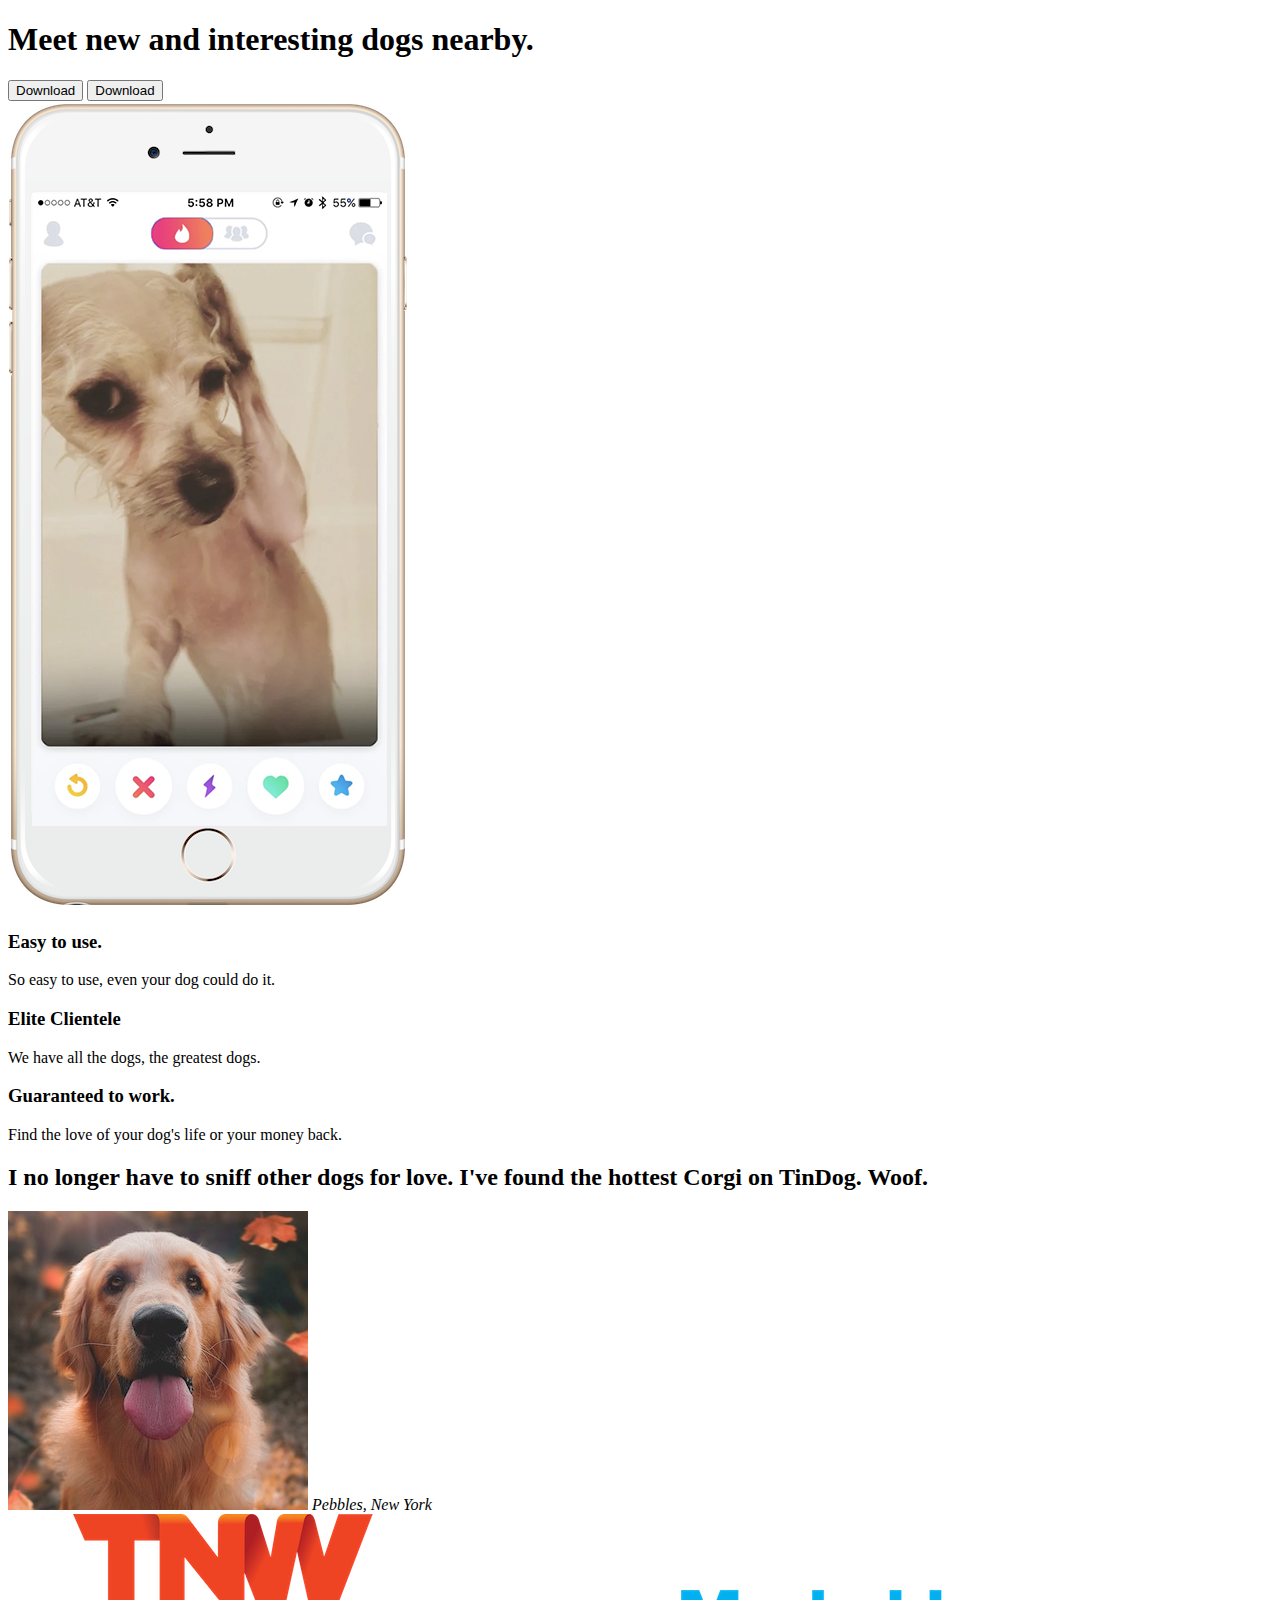
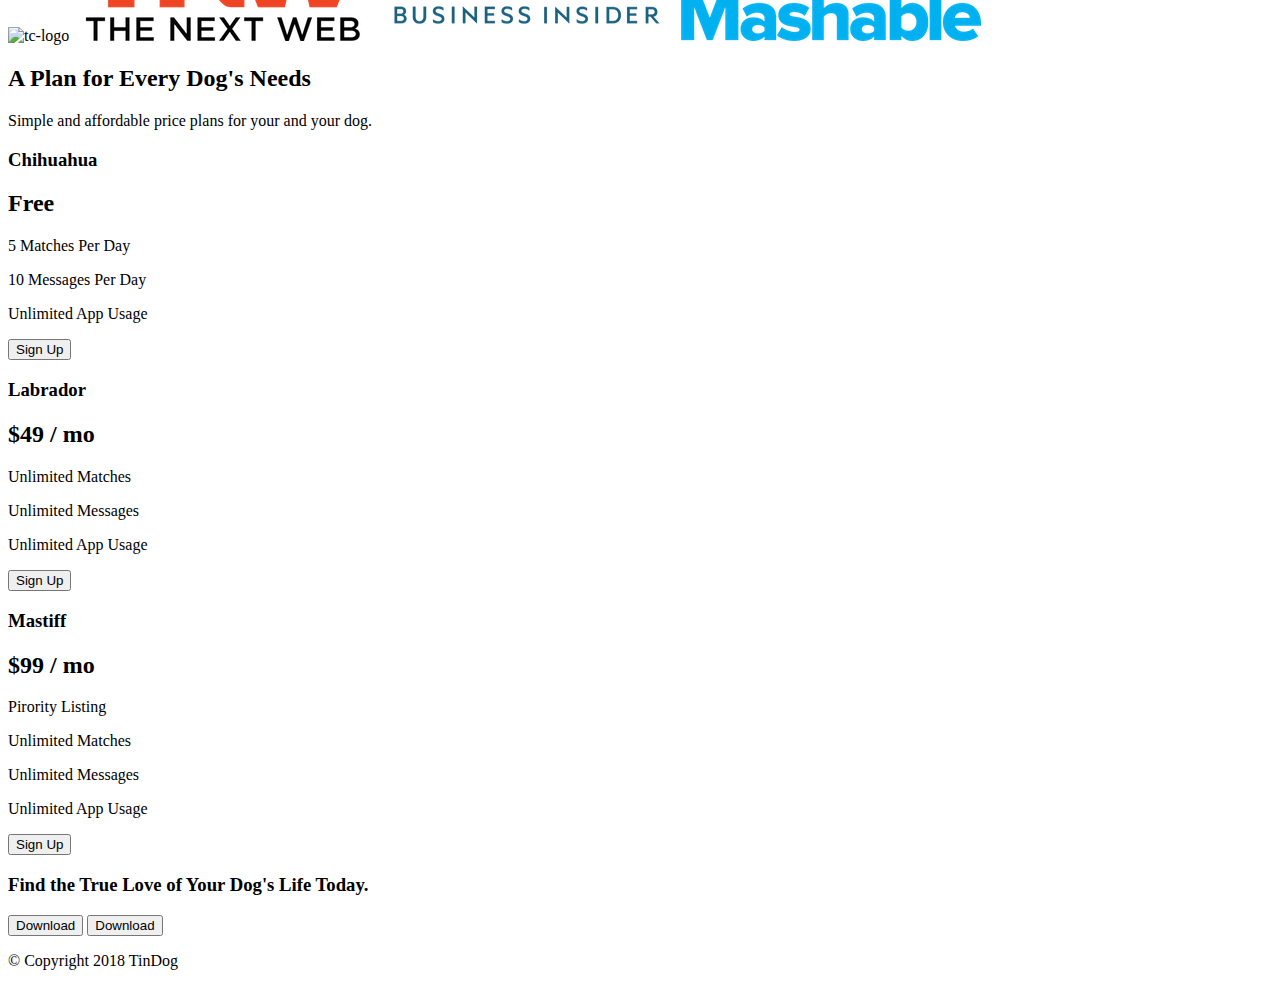
==== TinDog-bootstrap4/index.html @ 443e099f "통합" ====
<!DOCTYPE html>
<html>

<head>
  <meta charset="utf-8">
  <title>TinDog</title>
  <link rel="stylesheet" href="css/styles.css">
</head>

<body>

  <section id="title">

    <!-- Nav Bar -->




    <!-- Title -->

    <div>
      <h1>Meet new and interesting dogs nearby.</h1>
      <button type="button">Download</button>
      <button type="button">Download</button>
    </div>
    <div>
      <img src="images/iphone6.png" alt="iphone-mockup">
    </div>

  </section>


  <!-- Features -->

  <section id="features">

    <h3>Easy to use.</h3>
    <p>So easy to use, even your dog could do it.</p>

    <h3>Elite Clientele</h3>
    <p>We have all the dogs, the greatest dogs.</p>

    <h3>Guaranteed to work.</h3>
    <p>Find the love of your dog's life or your money back.</p>

  </section>


  <!-- Testimonials -->

  <section id="testimonials">

    <h2>I no longer have to sniff other dogs for love. I've found the hottest Corgi on TinDog. Woof.</h2>
    <img src="images/dog-img.jpg" alt="dog-profile">
    <em>Pebbles, New York</em>

    <!-- <h2 class="testimonial-text">My dog used to be so lonely, but with TinDog's help, they've found the love of their life. I think.</h2>
    <img class="testimonial-image" src="images/lady-img.jpg" alt="lady-profile">
    <em>Beverly, Illinois</em> -->

  </section>


  <!-- Press -->

  <section id="press">
    <img src="images/techcrunch.png" alt="tc-logo">
    <img src="images/tnw.png" alt="tnw-logo">
    <img src="images/bizinsider.png" alt="biz-insider-logo">
    <img src="images/mashable.png" alt="mashable-logo">

  </section>


  <!-- Pricing -->

  <section id="pricing">

    <h2>A Plan for Every Dog's Needs</h2>
    <p>Simple and affordable price plans for your and your dog.</p>


    <h3>Chihuahua</h3>
    <h2>Free</h2>
    <p>5 Matches Per Day</p>
    <p>10 Messages Per Day</p>
    <p>Unlimited App Usage</p>
    <button type="button">Sign Up</button>


    <h3>Labrador</h3>
    <h2>$49 / mo</h2>
    <p>Unlimited Matches</p>
    <p>Unlimited Messages</p>
    <p>Unlimited App Usage</p>
    <button type="button">Sign Up</button>


    <h3>Mastiff</h3>
    <h2>$99 / mo</h2>
    <p>Pirority Listing</p>
    <p>Unlimited Matches</p>
    <p>Unlimited Messages</p>
    <p>Unlimited App Usage</p>
    <button type="button">Sign Up</button>

  </section>


  <!-- Call to Action -->

  <section id="cta">

    <h3>Find the True Love of Your Dog's Life Today.</h3>
    <button type="button">Download</button>
    <button type="button">Download</button>

  </section>


  <!-- Footer -->

  <footer id="footer">

    <p>© Copyright 2018 TinDog</p>

  </footer>


</body>

</html>
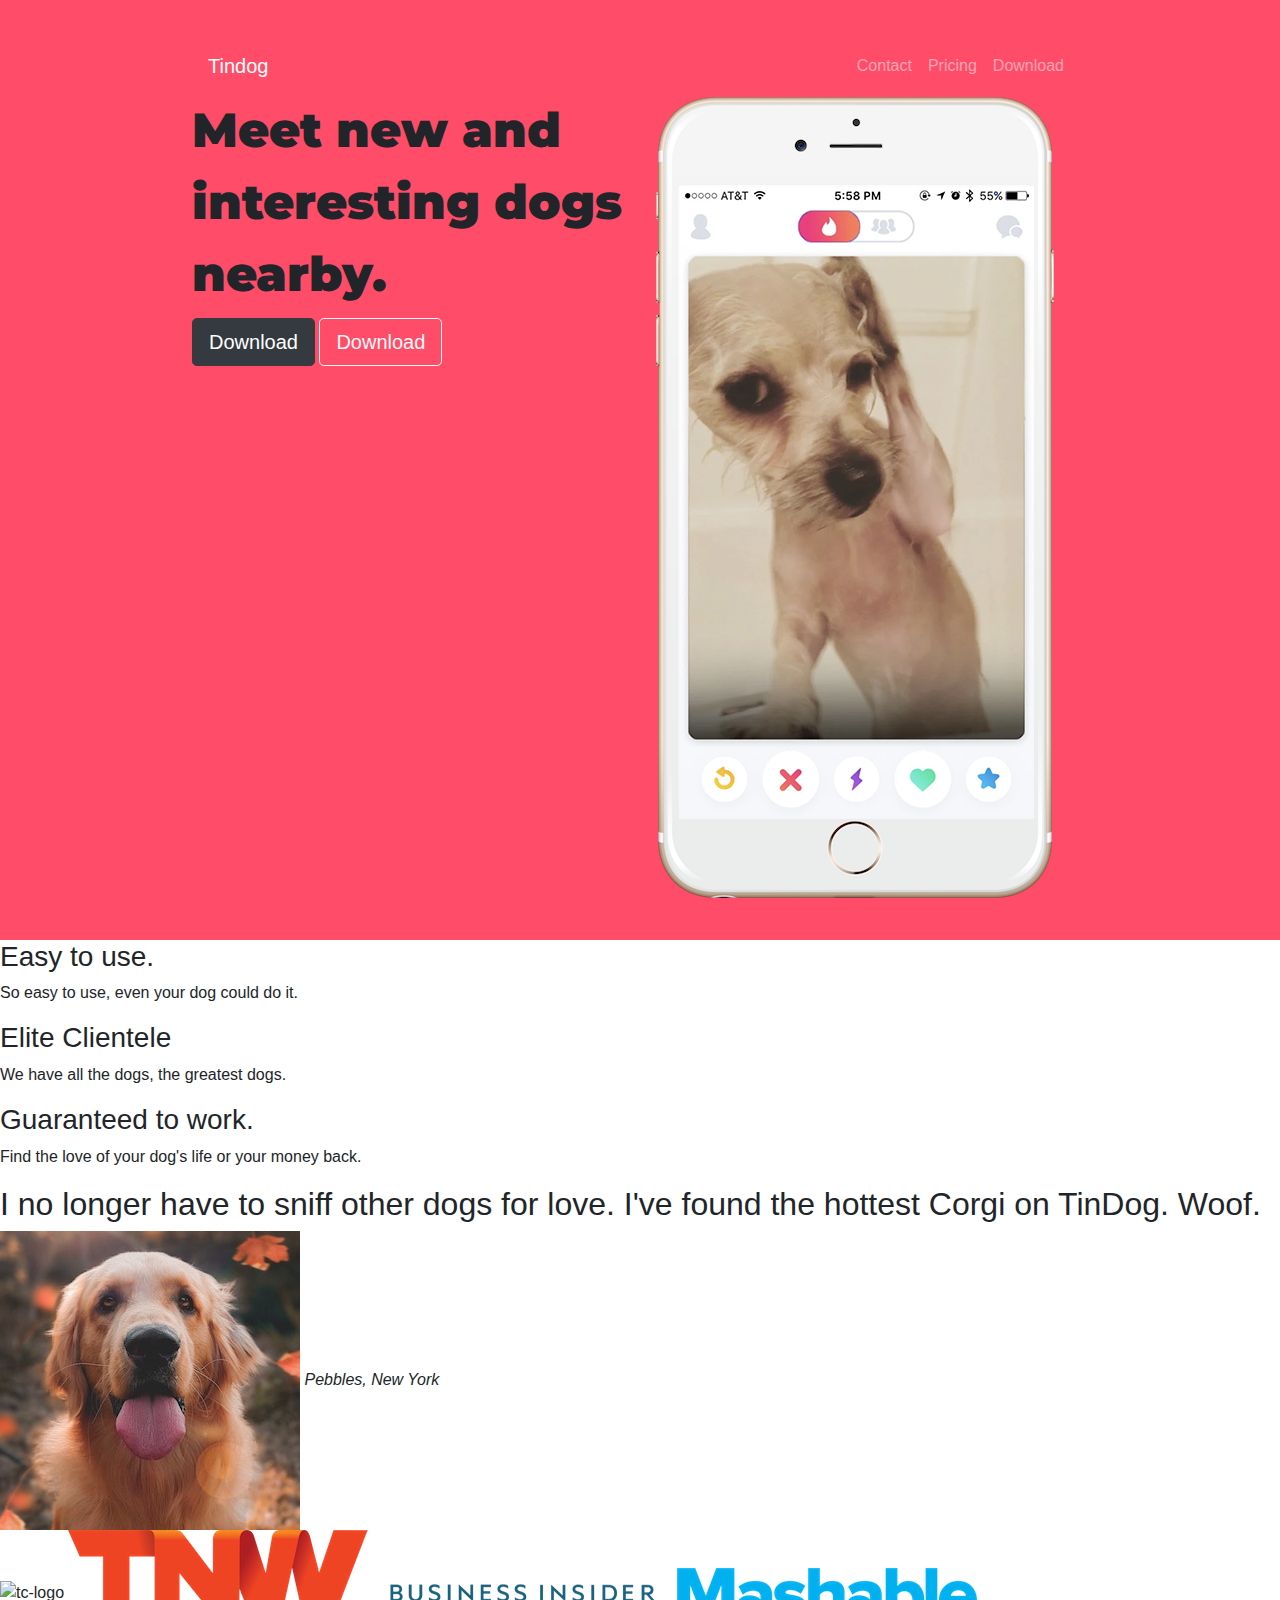
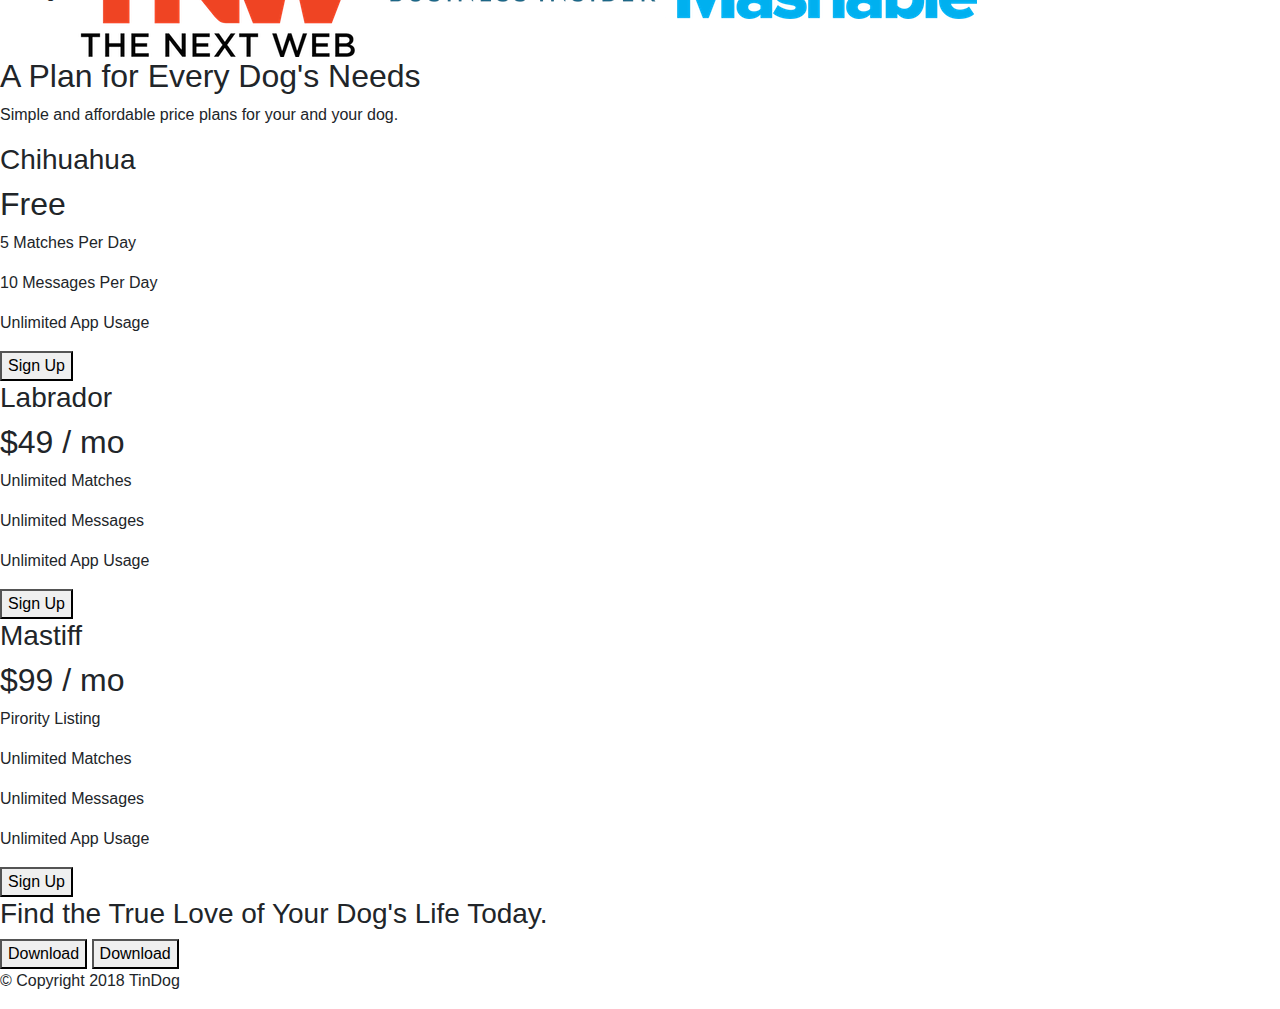
==== commit 3ce5da68: "title section" ====
--- a/TinDog-bootstrap4/index.html
+++ b/TinDog-bootstrap4/index.html
@@ -1,132 +1,172 @@
 <!DOCTYPE html>
 <html>
+  <head>
+    <meta charset="utf-8" />
+    <title>TinDog</title>
 
-<head>
-  <meta charset="utf-8">
-  <title>TinDog</title>
-  <link rel="stylesheet" href="css/styles.css">
-</head>
+    <!-- Google Fonts -->
+    <link
+      href="https://fonts.googleapis.com/css2?family=Montserrat:wght@400;900&family=Ubuntu&display=swap"
+      rel="stylesheet"
+    />
 
-<body>
+    <!-- BootStrap4 -->
+    <link
+      rel="stylesheet"
+      href="https://stackpath.bootstrapcdn.com/bootstrap/4.5.2/css/bootstrap.min.css"
+      integrity="sha384-JcKb8q3iqJ61gNV9KGb8thSsNjpSL0n8PARn9HuZOnIxN0hoP+VmmDGMN5t9UJ0Z"
+      crossorigin="anonymous"
+    />
 
-  <section id="title">
+    <!-- css style -->
+    <link rel="stylesheet" href="css/styles.css" />
 
-    <!-- Nav Bar -->
+    <!-- font Awesome -->
+    <script
+      defer
+      src="https://use.fontawesome.com/releases/v5.0.7/js/all.js"
+    ></script>
+  </head>
 
+  <body>
+    <section id="title">
+      <div class="container-fluid">
+        <!-- Nav Bar -->
+        <nav class="navbar navbar-expand-lg navbar-dark">
+          <a class="navbar-brand" href="">Tindog</a>
+          <button
+            class="navbar-toggler"
+            type="button"
+            data-toggle="collapse"
+            data-target="#navbarTogglerDemo02"
+            aria-controls="navbarTogglerDemo02"
+            aria-expanded="false"
+            aria-label="Toggle navigation"
+          >
+            <span class="navbar-toggler-icon"></span>
+          </button>
+          <div class="collapse navbar-collapse" id="navbarTogglerDemo02">
+            <ul class="navbar-nav ml-auto">
+              <li class="nav-item"><a class="nav-link" href="">Contact</a></li>
+              <li class="nav-item"><a class="nav-link" href="">Pricing</a></li>
+              <li class="nav-item"><a class="nav-link" href="">Download</a></li>
+            </ul>
+          </div>
+        </nav>
 
+        <!-- Title -->
+        <div class="row">
+          <div class="col-lg-6">
+            <h1>Meet new and interesting dogs nearby.</h1>
+            <button type="button" class="btn btn-dark btn-lg">
+              <i class="fab fa-apple"></i> Download
+            </button>
+            <button type="button" class="btn btn-outline-light btn-lg">
+              <i class="fab fa-google-play"></i> Download
+            </button>
+          </div>
+          <div class="col-lg-6">
+            <img src="images/iphone6.png" alt="iphone-mockup" />
+          </div>
+        </div>
+      </div>
+    </section>
 
+    <!-- Features -->
 
-    <!-- Title -->
+    <section id="features">
+      <h3>Easy to use.</h3>
+      <p>So easy to use, even your dog could do it.</p>
 
-    <div>
-      <h1>Meet new and interesting dogs nearby.</h1>
+      <h3>Elite Clientele</h3>
+      <p>We have all the dogs, the greatest dogs.</p>
+
+      <h3>Guaranteed to work.</h3>
+      <p>Find the love of your dog's life or your money back.</p>
+    </section>
+
+    <!-- Testimonials -->
+
+    <section id="testimonials">
+      <h2>
+        I no longer have to sniff other dogs for love. I've found the hottest
+        Corgi on TinDog. Woof.
+      </h2>
+      <img src="images/dog-img.jpg" alt="dog-profile" />
+      <em>Pebbles, New York</em>
+
+      <!-- <h2 class="testimonial-text">My dog used to be so lonely, but with TinDog's help, they've found the love of their life. I think.</h2>
+    <img class="testimonial-image" src="images/lady-img.jpg" alt="lady-profile">
+    <em>Beverly, Illinois</em> -->
+    </section>
+
+    <!-- Press -->
+
+    <section id="press">
+      <img src="images/techcrunch.png" alt="tc-logo" />
+      <img src="images/tnw.png" alt="tnw-logo" />
+      <img src="images/bizinsider.png" alt="biz-insider-logo" />
+      <img src="images/mashable.png" alt="mashable-logo" />
+    </section>
+
+    <!-- Pricing -->
+
+    <section id="pricing">
+      <h2>A Plan for Every Dog's Needs</h2>
+      <p>Simple and affordable price plans for your and your dog.</p>
+
+      <h3>Chihuahua</h3>
+      <h2>Free</h2>
+      <p>5 Matches Per Day</p>
+      <p>10 Messages Per Day</p>
+      <p>Unlimited App Usage</p>
+      <button type="button">Sign Up</button>
+
+      <h3>Labrador</h3>
+      <h2>$49 / mo</h2>
+      <p>Unlimited Matches</p>
+      <p>Unlimited Messages</p>
+      <p>Unlimited App Usage</p>
+      <button type="button">Sign Up</button>
+
+      <h3>Mastiff</h3>
+      <h2>$99 / mo</h2>
+      <p>Pirority Listing</p>
+      <p>Unlimited Matches</p>
+      <p>Unlimited Messages</p>
+      <p>Unlimited App Usage</p>
+      <button type="button">Sign Up</button>
+    </section>
+
+    <!-- Call to Action -->
+
+    <section id="cta">
+      <h3>Find the True Love of Your Dog's Life Today.</h3>
       <button type="button">Download</button>
       <button type="button">Download</button>
-    </div>
-    <div>
-      <img src="images/iphone6.png" alt="iphone-mockup">
-    </div>
+    </section>
 
-  </section>
+    <!-- Footer -->
 
+    <footer id="footer">
+      <p>© Copyright 2018 TinDog</p>
+    </footer>
 
-  <!-- Features -->
-
-  <section id="features">
-
-    <h3>Easy to use.</h3>
-    <p>So easy to use, even your dog could do it.</p>
-
-    <h3>Elite Clientele</h3>
-    <p>We have all the dogs, the greatest dogs.</p>
-
-    <h3>Guaranteed to work.</h3>
-    <p>Find the love of your dog's life or your money back.</p>
-
-  </section>
-
-
-  <!-- Testimonials -->
-
-  <section id="testimonials">
-
-    <h2>I no longer have to sniff other dogs for love. I've found the hottest Corgi on TinDog. Woof.</h2>
-    <img src="images/dog-img.jpg" alt="dog-profile">
-    <em>Pebbles, New York</em>
-
-    <!-- <h2 class="testimonial-text">My dog used to be so lonely, but with TinDog's help, they've found the love of their life. I think.</h2>
-    <img class="testimonial-image" src="images/lady-img.jpg" alt="lady-profile">
-    <em>Beverly, Illinois</em> -->
-
-  </section>
-
-
-  <!-- Press -->
-
-  <section id="press">
-    <img src="images/techcrunch.png" alt="tc-logo">
-    <img src="images/tnw.png" alt="tnw-logo">
-    <img src="images/bizinsider.png" alt="biz-insider-logo">
-    <img src="images/mashable.png" alt="mashable-logo">
-
-  </section>
-
-
-  <!-- Pricing -->
-
-  <section id="pricing">
-
-    <h2>A Plan for Every Dog's Needs</h2>
-    <p>Simple and affordable price plans for your and your dog.</p>
-
-
-    <h3>Chihuahua</h3>
-    <h2>Free</h2>
-    <p>5 Matches Per Day</p>
-    <p>10 Messages Per Day</p>
-    <p>Unlimited App Usage</p>
-    <button type="button">Sign Up</button>
-
-
-    <h3>Labrador</h3>
-    <h2>$49 / mo</h2>
-    <p>Unlimited Matches</p>
-    <p>Unlimited Messages</p>
-    <p>Unlimited App Usage</p>
-    <button type="button">Sign Up</button>
-
-
-    <h3>Mastiff</h3>
-    <h2>$99 / mo</h2>
-    <p>Pirority Listing</p>
-    <p>Unlimited Matches</p>
-    <p>Unlimited Messages</p>
-    <p>Unlimited App Usage</p>
-    <button type="button">Sign Up</button>
-
-  </section>
-
-
-  <!-- Call to Action -->
-
-  <section id="cta">
-
-    <h3>Find the True Love of Your Dog's Life Today.</h3>
-    <button type="button">Download</button>
-    <button type="button">Download</button>
-
-  </section>
-
-
-  <!-- Footer -->
-
-  <footer id="footer">
-
-    <p>© Copyright 2018 TinDog</p>
-
-  </footer>
-
-
-</body>
-
+    <!-- For BootStrap4 -->
+    <script
+      src="https://code.jquery.com/jquery-3.5.1.slim.min.js"
+      integrity="sha384-DfXdz2htPH0lsSSs5nCTpuj/zy4C+OGpamoFVy38MVBnE+IbbVYUew+OrCXaRkfj"
+      crossorigin="anonymous"
+    ></script>
+    <script
+      src="https://cdn.jsdelivr.net/npm/popper.js@1.16.1/dist/umd/popper.min.js"
+      integrity="sha384-9/reFTGAW83EW2RDu2S0VKaIzap3H66lZH81PoYlFhbGU+6BZp6G7niu735Sk7lN"
+      crossorigin="anonymous"
+    ></script>
+    <script
+      src="https://stackpath.bootstrapcdn.com/bootstrap/4.5.2/js/bootstrap.min.js"
+      integrity="sha384-B4gt1jrGC7Jh4AgTPSdUtOBvfO8shuf57BaghqFfPlYxofvL8/KUEfYiJOMMV+rV"
+      crossorigin="anonymous"
+    ></script>
+  </body>
 </html>
--- a/TinDog-bootstrap4/css/styles.css
+++ b/TinDog-bootstrap4/css/styles.css
@@ -0,0 +1,14 @@
+#title {
+  background-color: #ff4c68;
+}
+
+.container-fluid {
+  padding: 3% 15%;
+}
+
+h1 {
+  font-size: 3rem;
+  line-height: 1.5;
+  font-family: "Montserrat", sans-serif;
+  font-weight: 900;
+}
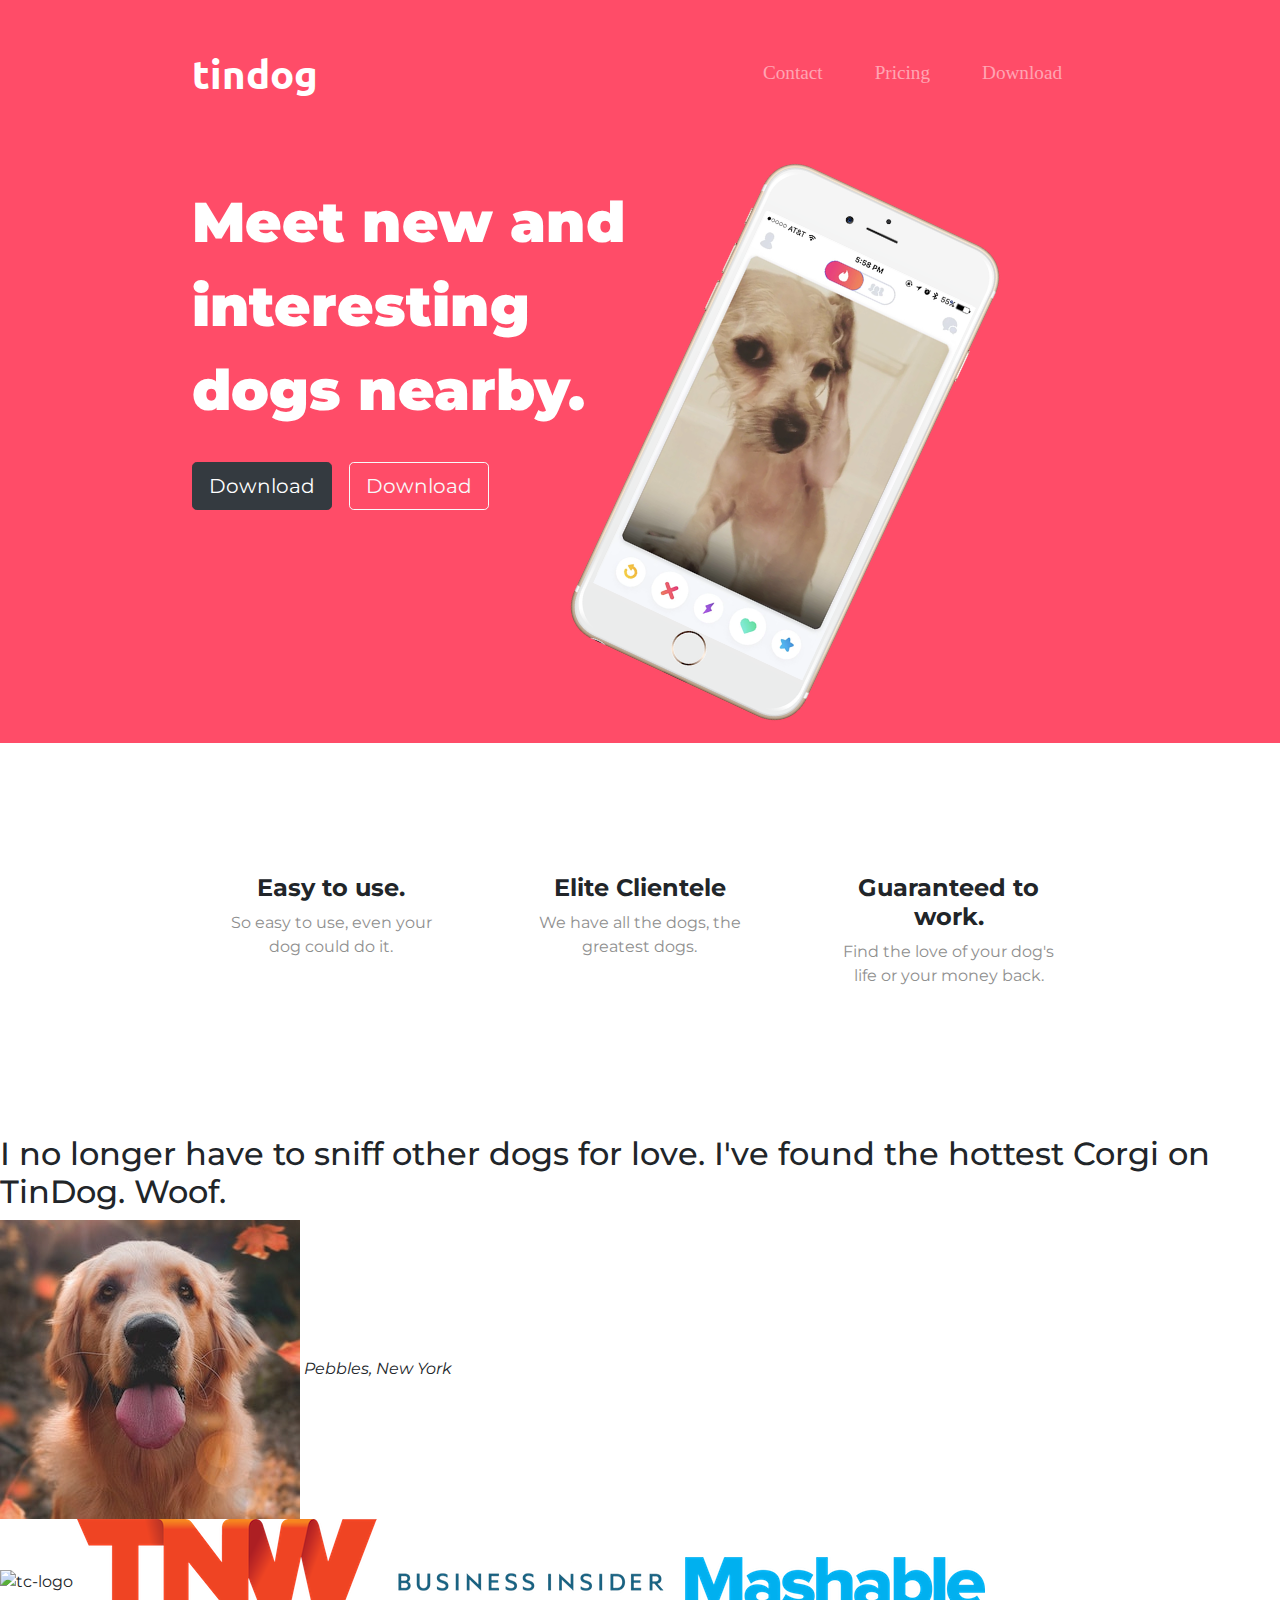
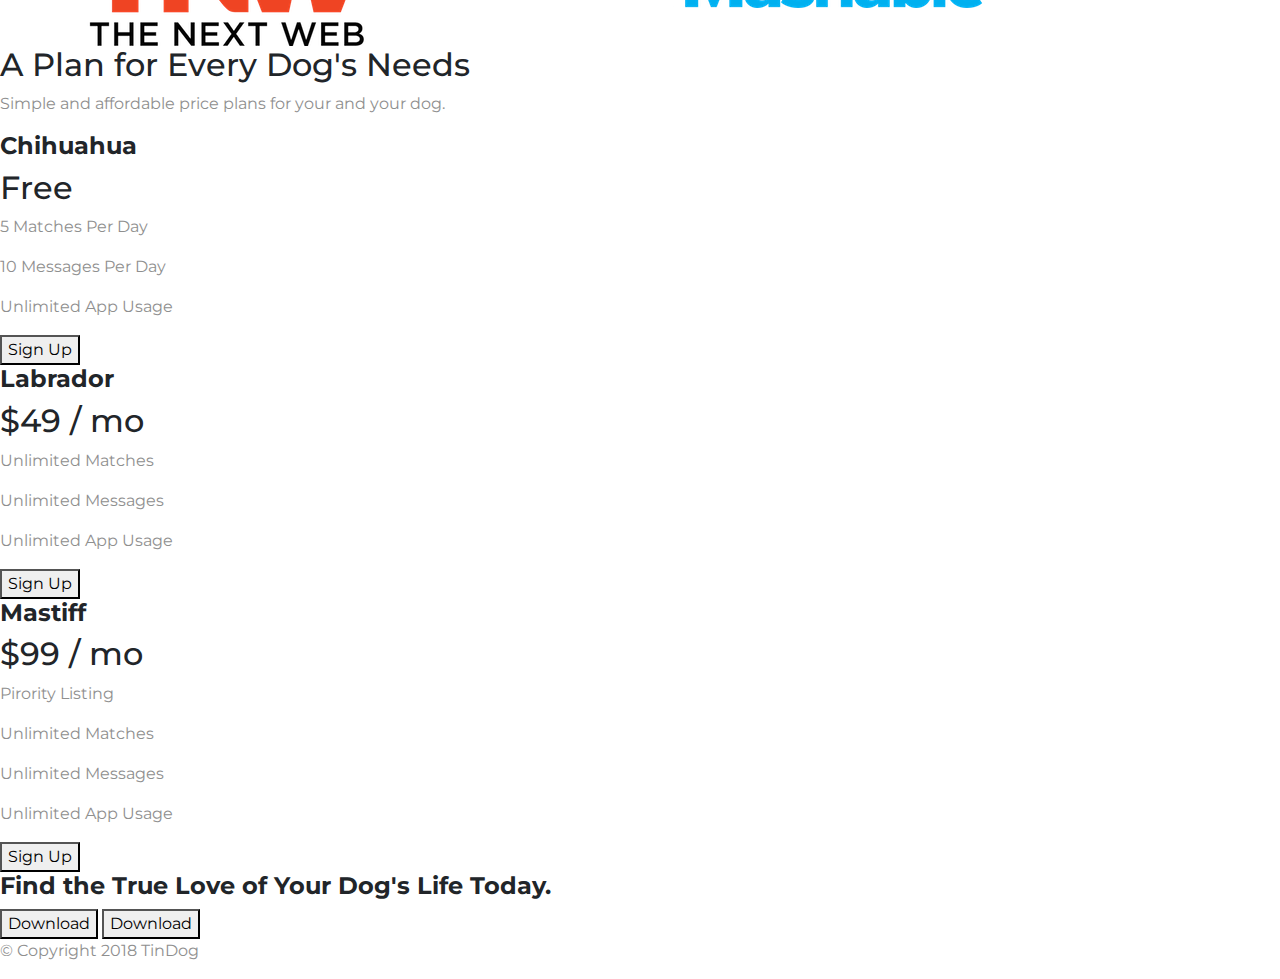
==== commit df528cbf: "finish basic bootstrap4" ====
--- a/TinDog-bootstrap4/index.html
+++ b/TinDog-bootstrap4/index.html
@@ -2,7 +2,7 @@
 <html>
   <head>
     <meta charset="utf-8" />
-    <title>TinDog</title>
+    <title>tinDog</title>
 
     <!-- Google Fonts -->
     <link
@@ -33,7 +33,7 @@
       <div class="container-fluid">
         <!-- Nav Bar -->
         <nav class="navbar navbar-expand-lg navbar-dark">
-          <a class="navbar-brand" href="">Tindog</a>
+          <a class="navbar-brand" href="">tindog</a>
           <button
             class="navbar-toggler"
             type="button"
@@ -58,15 +58,22 @@
         <div class="row">
           <div class="col-lg-6">
             <h1>Meet new and interesting dogs nearby.</h1>
-            <button type="button" class="btn btn-dark btn-lg">
+            <button type="button" class="btn btn-dark btn-lg download-button">
               <i class="fab fa-apple"></i> Download
             </button>
-            <button type="button" class="btn btn-outline-light btn-lg">
+            <button
+              type="button"
+              class="btn btn-outline-light btn-lg download-button"
+            >
               <i class="fab fa-google-play"></i> Download
             </button>
           </div>
           <div class="col-lg-6">
-            <img src="images/iphone6.png" alt="iphone-mockup" />
+            <img
+              class="title-image"
+              src="images/iphone6.png"
+              alt="iphone-mockup"
+            />
           </div>
         </div>
       </div>
@@ -75,14 +82,23 @@
     <!-- Features -->
 
     <section id="features">
-      <h3>Easy to use.</h3>
-      <p>So easy to use, even your dog could do it.</p>
-
-      <h3>Elite Clientele</h3>
-      <p>We have all the dogs, the greatest dogs.</p>
-
-      <h3>Guaranteed to work.</h3>
-      <p>Find the love of your dog's life or your money back.</p>
+      <div class="row">
+        <div class="feature-box col-lg-4">
+          <i class="fas fa-check-circle icon fa-4x"></i>
+          <h3>Easy to use.</h3>
+          <p>So easy to use, even your dog could do it.</p>
+        </div>
+        <div class="feature-box col-lg-4">
+          <i class="fas fa-bullseye icon fa-4x"></i>
+          <h3>Elite Clientele</h3>
+          <p>We have all the dogs, the greatest dogs.</p>
+        </div>
+        <div class="feature-box col-lg-4">
+          <i class="fas fa-heart icon fa-4x"></i>
+          <h3>Guaranteed to work.</h3>
+          <p>Find the love of your dog's life or your money back.</p>
+        </div>
+      </div>
     </section>
 
     <!-- Testimonials -->
--- a/TinDog-bootstrap4/css/styles.css
+++ b/TinDog-bootstrap4/css/styles.css
@@ -1,5 +1,10 @@
+body {
+  font-family: "Montserrat";
+}
+
 #title {
   background-color: #ff4c68;
+  color: #fff;
 }
 
 .container-fluid {
@@ -7,8 +12,71 @@
 }
 
 h1 {
-  font-size: 3rem;
+  font-size: 3.5rem;
   line-height: 1.5;
   font-family: "Montserrat", sans-serif;
   font-weight: 900;
 }
+
+h3 {
+  font-family: "Montserrat";
+  font-weight: bold;
+  font-size: 1.5rem;
+}
+
+p {
+  color: #8f8f8f;
+}
+
+/* navigation bar */
+
+.navbar {
+  padding: 0 0 4.5rem;
+}
+
+.navbar-brand {
+  font-family: "Ubuntu";
+  font-size: 2.5rem;
+  font-weight: bold;
+}
+
+.nav-item {
+  padding: 0 18px;
+}
+
+.nav-link {
+  font-size: 1.2rem;
+  font-family: "Montserrat-Light";
+}
+
+/* download buttons */
+.download-button {
+  margin: 5% 3% 5% 0;
+}
+
+/* title image  */
+
+.title-image {
+  width: 60%;
+  transform: rotate(25deg);
+}
+
+/* features section */
+
+#features {
+  padding: 7% 15%;
+}
+
+.feature-box {
+  text-align: center;
+  padding: 4.5%;
+}
+
+.icon {
+  color: #ef8172;
+  margin-bottom: 1rem;
+}
+
+.icon:hover {
+  color: #ff4c68;
+}
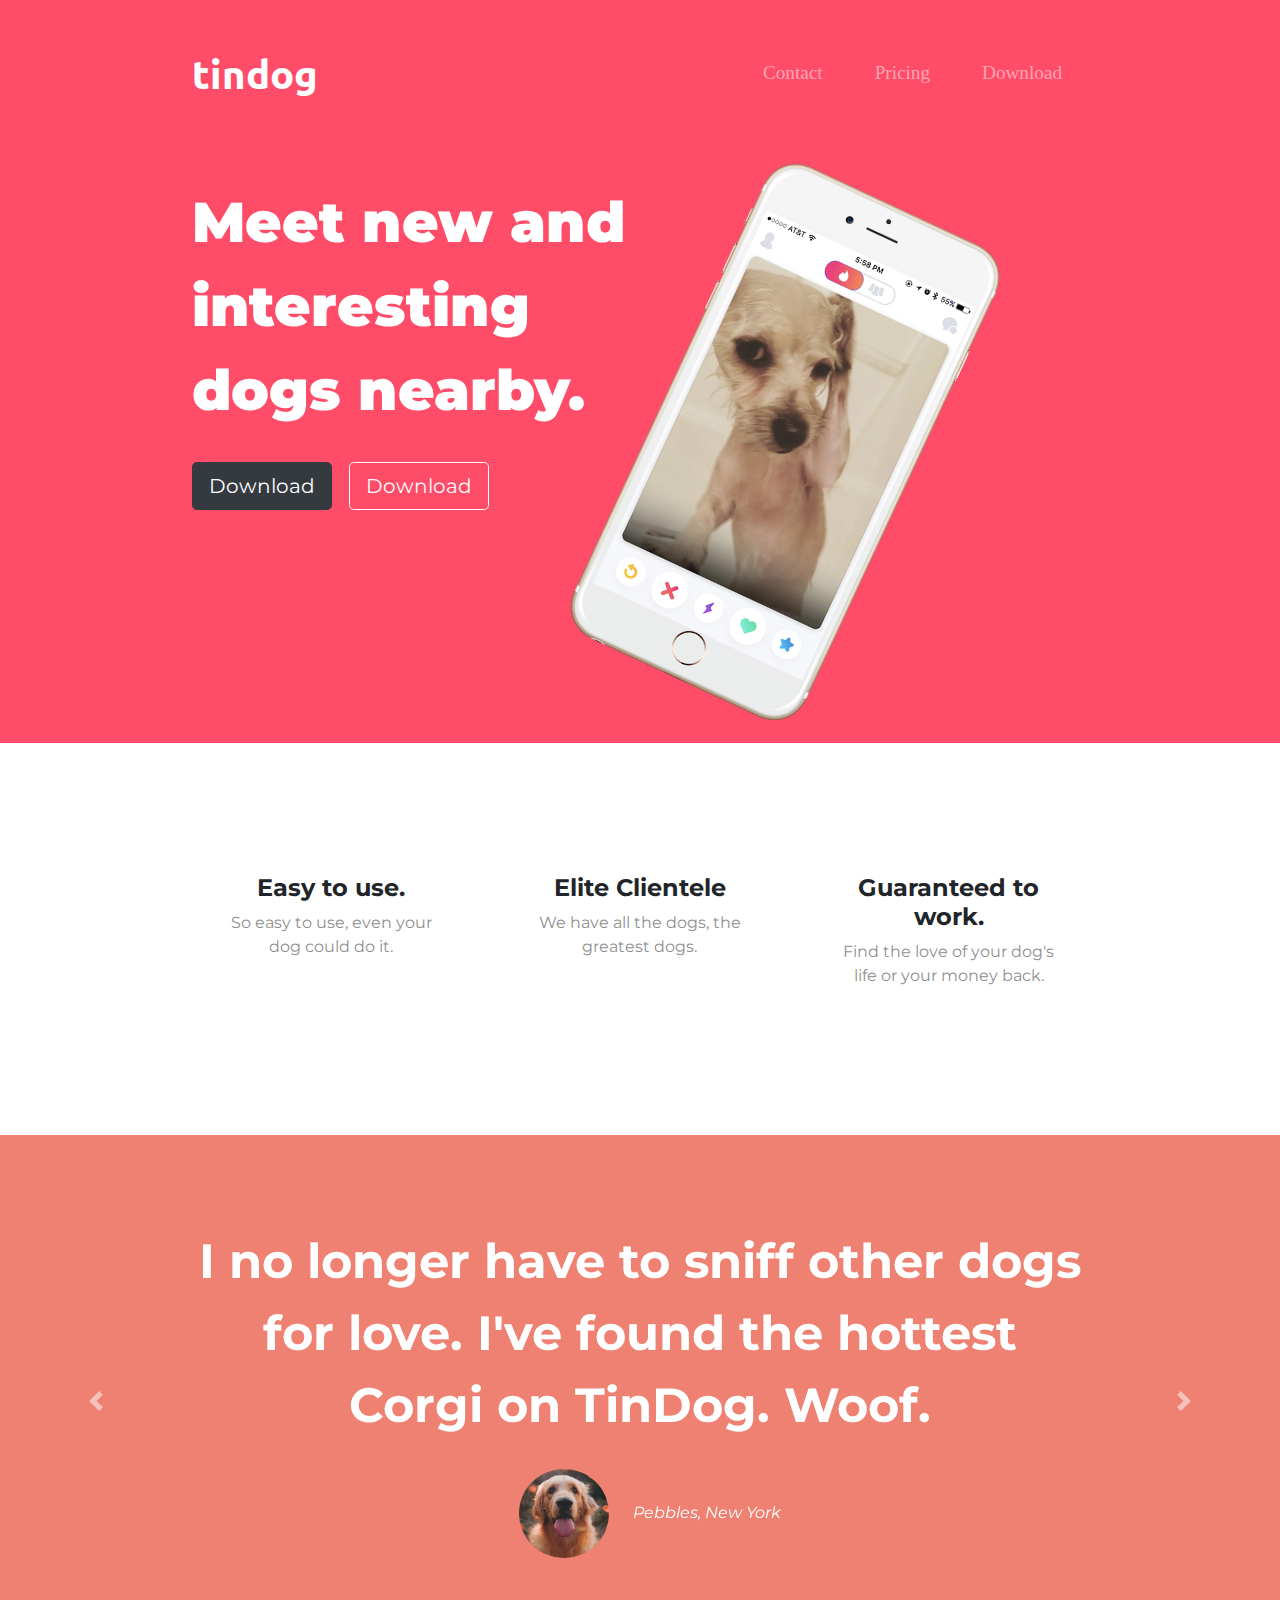
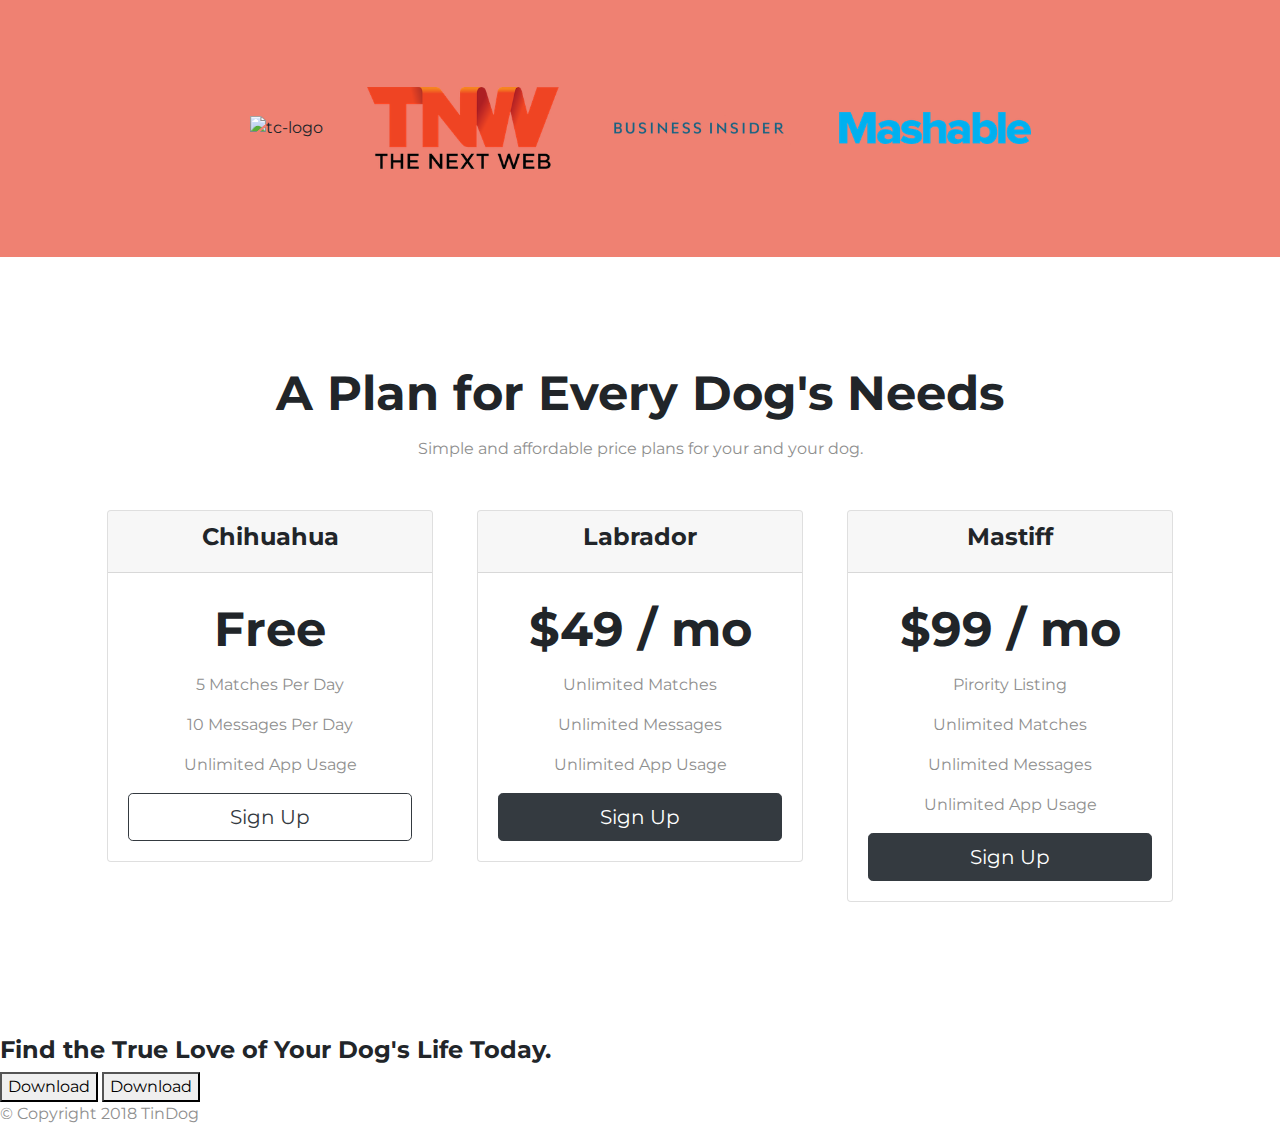
==== commit a623a51c: "testimonial finish" ====
--- a/TinDog-bootstrap4/index.html
+++ b/TinDog-bootstrap4/index.html
@@ -104,25 +104,65 @@
     <!-- Testimonials -->
 
     <section id="testimonials">
-      <h2>
-        I no longer have to sniff other dogs for love. I've found the hottest
-        Corgi on TinDog. Woof.
-      </h2>
-      <img src="images/dog-img.jpg" alt="dog-profile" />
-      <em>Pebbles, New York</em>
-
-      <!-- <h2 class="testimonial-text">My dog used to be so lonely, but with TinDog's help, they've found the love of their life. I think.</h2>
-    <img class="testimonial-image" src="images/lady-img.jpg" alt="lady-profile">
-    <em>Beverly, Illinois</em> -->
+      <div id="testimonials-carousel" class="carousel slide" data-ride="false">
+        <div class="carousel-inner">
+          <div class="carousel-item active">
+            <h2>
+              I no longer have to sniff other dogs for love. I've found the
+              hottest Corgi on TinDog. Woof.
+            </h2>
+            <img
+              class="testimonial-image"
+              src="images/dog-img.jpg"
+              alt="dog-profile"
+            />
+            <em>Pebbles, New York</em>
+          </div>
+          <div class="carousel-item">
+            <h2 class="testimonial-text">
+              My dog used to be so lonely, but with TinDog's help, they've found
+              the love of their life. I think.
+            </h2>
+            <img
+              class="testimonial-image"
+              src="images/lady-img.jpg"
+              alt="lady-profile"
+            />
+            <em>Beverly, Illinois</em>
+          </div>
+        </div>
+        <a
+          class="carousel-control-prev"
+          href="#testimonials-carousel"
+          role="button"
+          data-slide="prev"
+        >
+          <span class="carousel-control-prev-icon"></span>
+          <span class="sr-only">Previous</span>
+        </a>
+        <a
+          class="carousel-control-next"
+          href="#testimonials-carousel"
+          role="button"
+          data-slide="next"
+        >
+          <span class="carousel-control-next-icon"></span>
+          <span class="sr-only">Next</span>
+        </a>
+      </div>
     </section>
 
     <!-- Press -->
 
     <section id="press">
-      <img src="images/techcrunch.png" alt="tc-logo" />
-      <img src="images/tnw.png" alt="tnw-logo" />
-      <img src="images/bizinsider.png" alt="biz-insider-logo" />
-      <img src="images/mashable.png" alt="mashable-logo" />
+      <img class="press-logo" src="images/techcrunch.png" alt="tc-logo" />
+      <img class="press-logo" src="images/tnw.png" alt="tnw-logo" />
+      <img
+        class="press-logo"
+        src="images/bizinsider.png"
+        alt="biz-insider-logo"
+      />
+      <img class="press-logo" src="images/mashable.png" alt="mashable-logo" />
     </section>
 
     <!-- Pricing -->
@@ -131,27 +171,62 @@
       <h2>A Plan for Every Dog's Needs</h2>
       <p>Simple and affordable price plans for your and your dog.</p>
 
-      <h3>Chihuahua</h3>
-      <h2>Free</h2>
-      <p>5 Matches Per Day</p>
-      <p>10 Messages Per Day</p>
-      <p>Unlimited App Usage</p>
-      <button type="button">Sign Up</button>
-
-      <h3>Labrador</h3>
-      <h2>$49 / mo</h2>
-      <p>Unlimited Matches</p>
-      <p>Unlimited Messages</p>
-      <p>Unlimited App Usage</p>
-      <button type="button">Sign Up</button>
-
-      <h3>Mastiff</h3>
-      <h2>$99 / mo</h2>
-      <p>Pirority Listing</p>
-      <p>Unlimited Matches</p>
-      <p>Unlimited Messages</p>
-      <p>Unlimited App Usage</p>
-      <button type="button">Sign Up</button>
+      <div class="row">
+        <div class="pricing-column col-lg-4 col-md-6">
+          <div class="card">
+            <div class="card-header">
+              <h3>Chihuahua</h3>
+            </div>
+            <div class="card-body">
+              <h2>Free</h2>
+              <p>5 Matches Per Day</p>
+              <p>10 Messages Per Day</p>
+              <p>Unlimited App Usage</p>
+              <button
+                type="button"
+                class="btn btn-lg btn-outline-dark btn-block"
+              >
+                Sign Up
+              </button>
+            </div>
+          </div>
+        </div>
+
+        <div class="pricing-column col-lg-4 col-md-6">
+          <div class="card">
+            <div class="card-header">
+              <h3>Labrador</h3>
+            </div>
+            <div class="card-body">
+              <h2>$49 / mo</h2>
+              <p>Unlimited Matches</p>
+              <p>Unlimited Messages</p>
+              <p>Unlimited App Usage</p>
+              <button type="button" class="btn btn-lg btn-dark btn-block">
+                Sign Up
+              </button>
+            </div>
+          </div>
+        </div>
+
+        <div class="pricing-column col-lg-4 col-md-12">
+          <div class="card">
+            <div class="card-header">
+              <h3>Mastiff</h3>
+            </div>
+            <div class="card-body">
+              <h2>$99 / mo</h2>
+              <p>Pirority Listing</p>
+              <p>Unlimited Matches</p>
+              <p>Unlimited Messages</p>
+              <p>Unlimited App Usage</p>
+              <button type="button" class="btn btn-lg btn-dark btn-block">
+                Sign Up
+              </button>
+            </div>
+          </div>
+        </div>
+      </div>
     </section>
 
     <!-- Call to Action -->
--- a/TinDog-bootstrap4/css/styles.css
+++ b/TinDog-bootstrap4/css/styles.css
@@ -16,6 +16,13 @@
   line-height: 1.5;
   font-family: "Montserrat", sans-serif;
   font-weight: 900;
+}
+
+h2 {
+  font-family: "Montserrat";
+  font-size: 3rem;
+  font-weight: bold;
+  line-height: 1.5;
 }
 
 h3 {
@@ -80,3 +87,45 @@
 .icon:hover {
   color: #ff4c68;
 }
+
+/* testimonials section */
+
+#testimonials {
+  text-align: center;
+  background-color: #ef8172;
+  color: #fff;
+}
+
+.testimonial-image {
+  width: 10%;
+  border-radius: 100%;
+  margin: 20px;
+}
+
+.carousel-item {
+  padding: 7% 15%;
+}
+
+/* press section  */
+
+#press {
+  background-color: #ef8172;
+  text-align: center;
+  padding-bottom: 3%;
+}
+
+.press-logo {
+  width: 15%;
+  margin: 20px 20px 50px;
+}
+
+/* pricing section  */
+
+#pricing {
+  padding: 100px;
+  text-align: center;
+}
+
+.pricing-column {
+  padding: 3% 2%;
+}
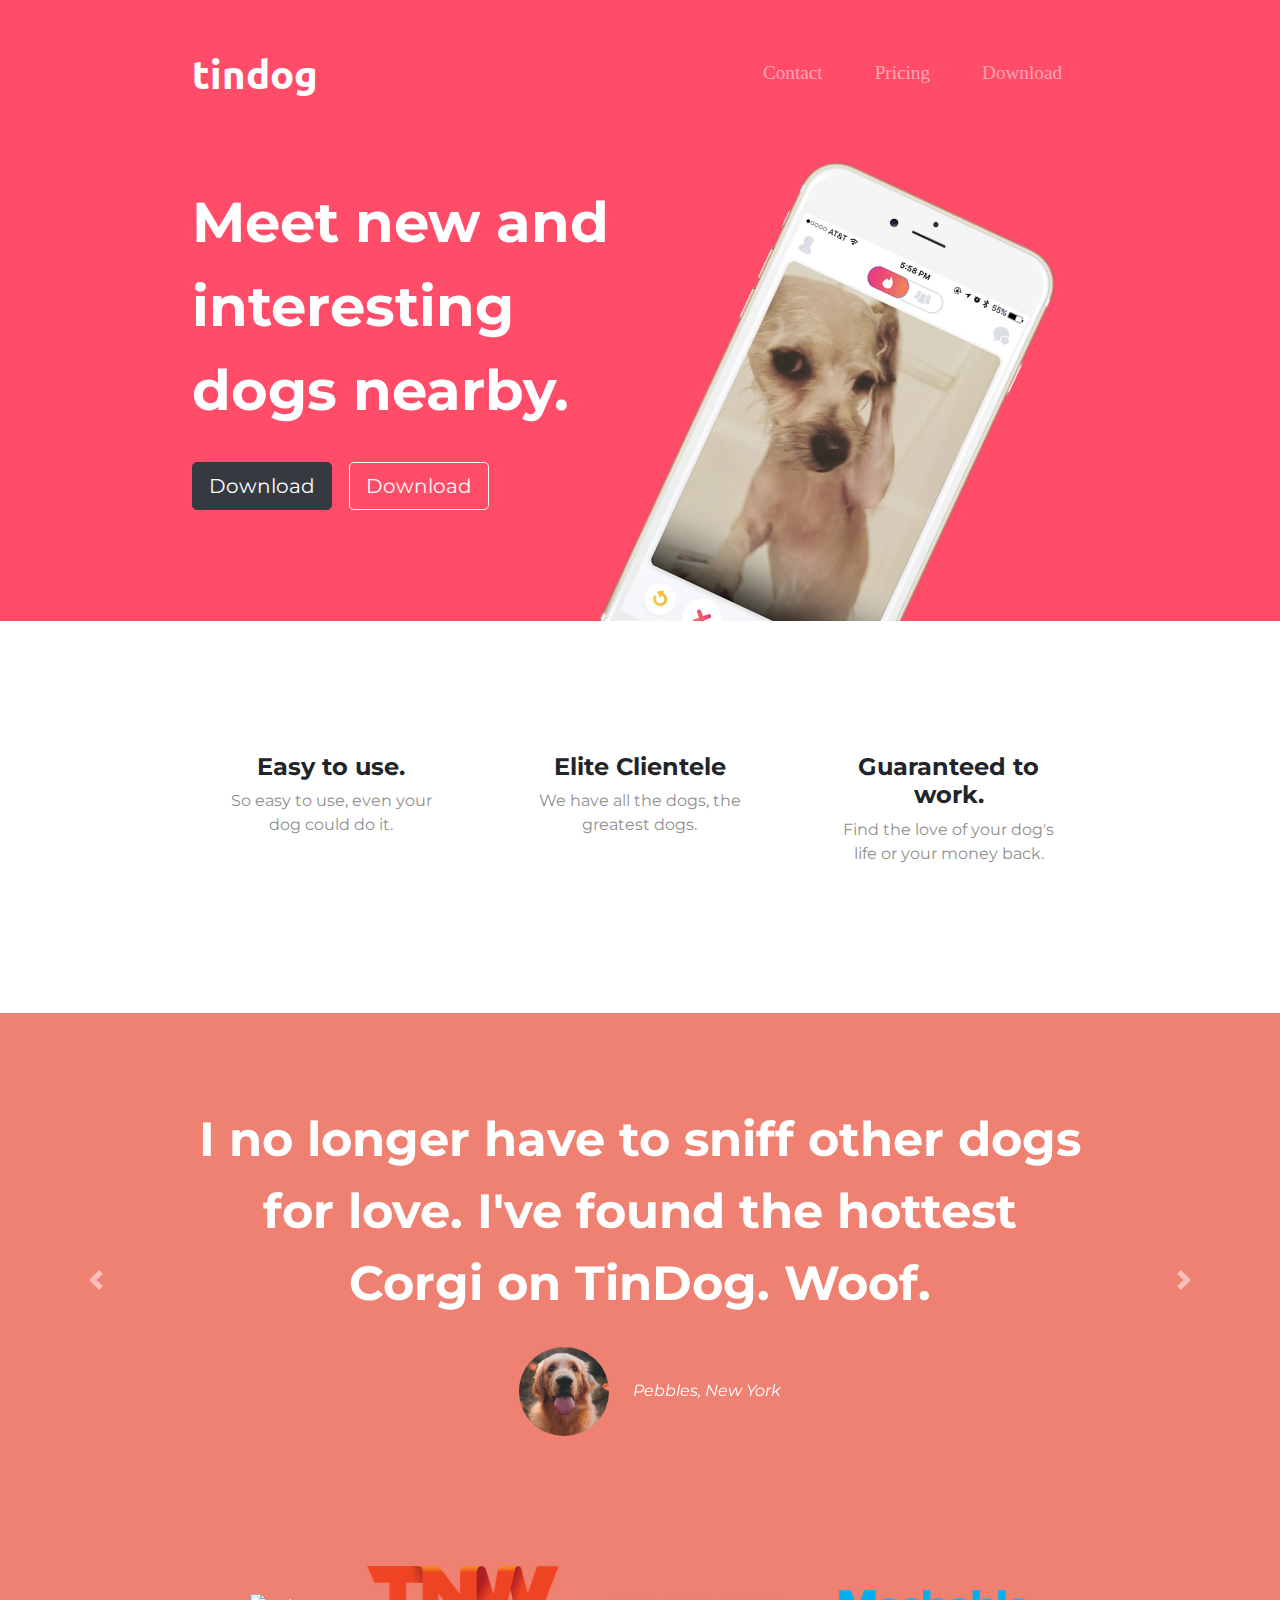
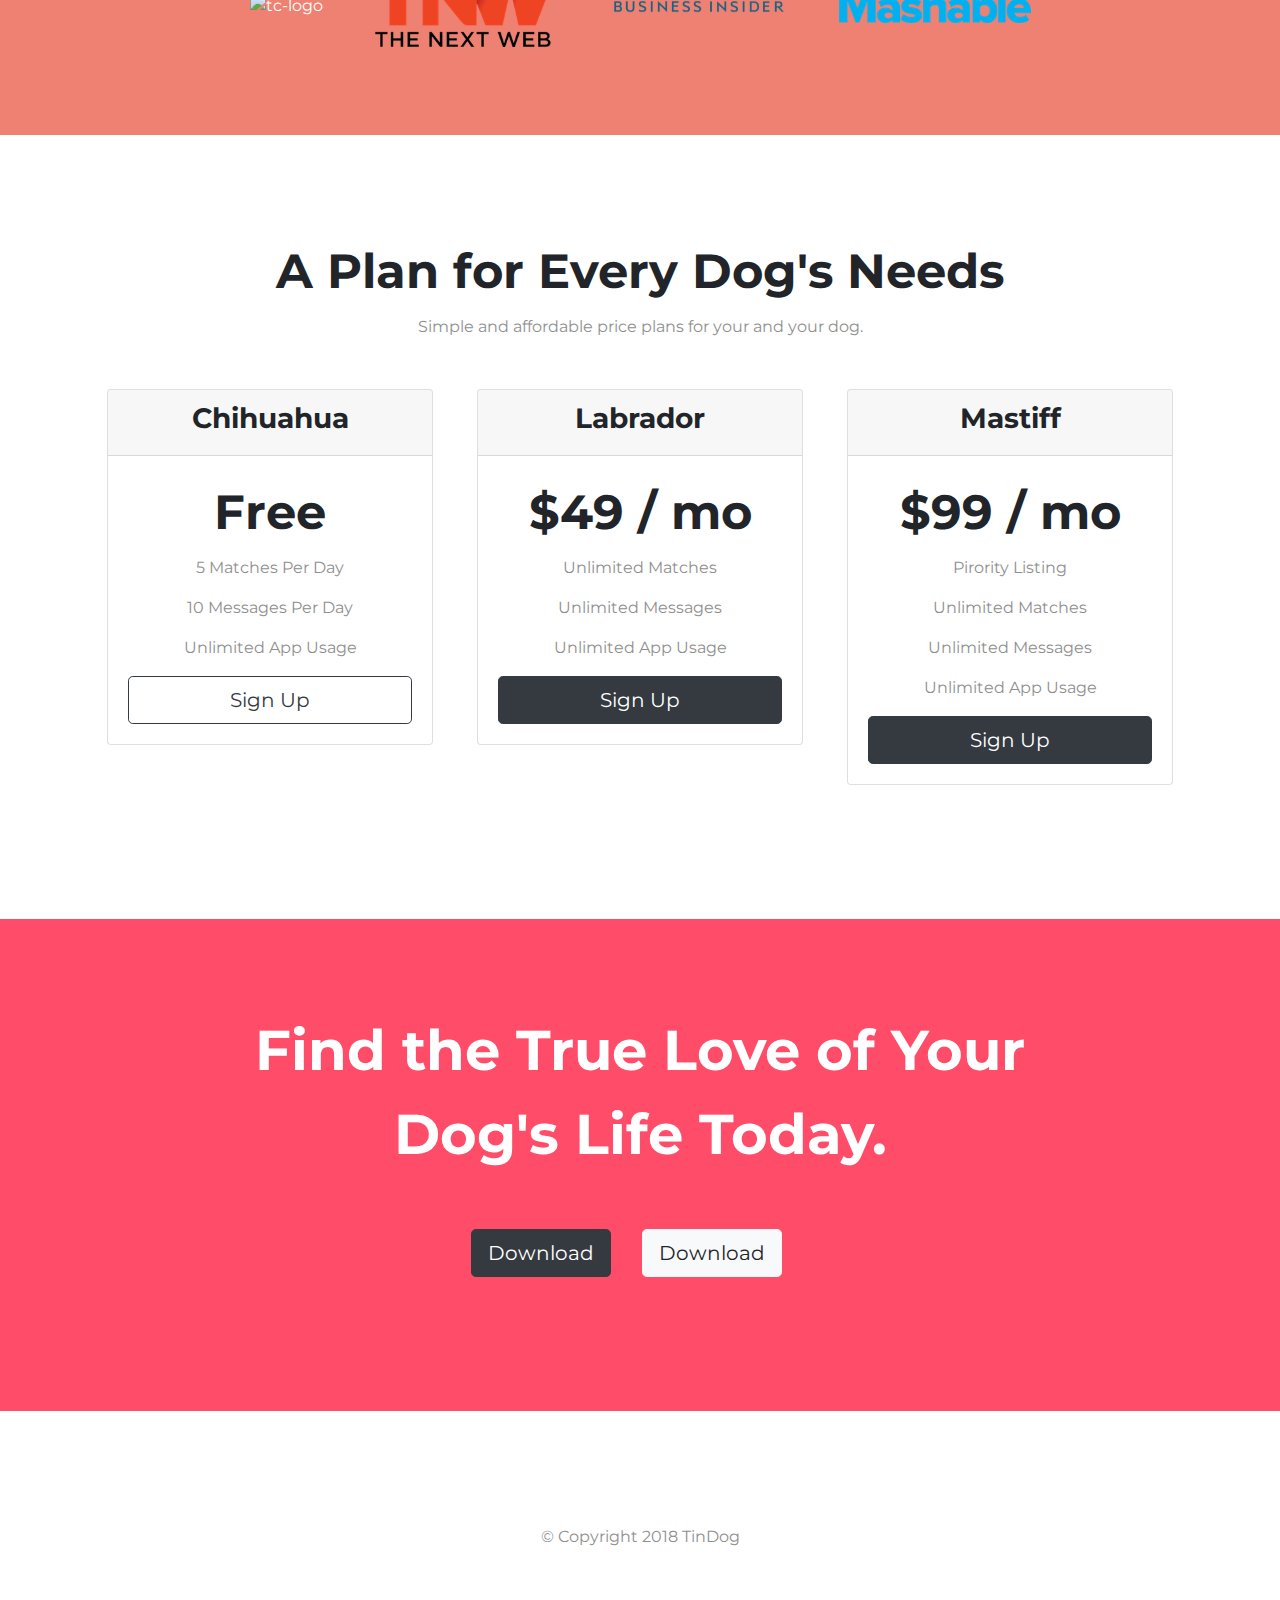
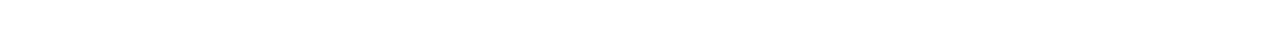
==== commit a3d495ec: "finish bootstrap" ====
--- a/TinDog-bootstrap4/index.html
+++ b/TinDog-bootstrap4/index.html
@@ -29,7 +29,7 @@
   </head>
 
   <body>
-    <section id="title">
+    <section class="colored-section" id="title">
       <div class="container-fluid">
         <!-- Nav Bar -->
         <nav class="navbar navbar-expand-lg navbar-dark">
@@ -47,9 +47,15 @@
           </button>
           <div class="collapse navbar-collapse" id="navbarTogglerDemo02">
             <ul class="navbar-nav ml-auto">
-              <li class="nav-item"><a class="nav-link" href="">Contact</a></li>
-              <li class="nav-item"><a class="nav-link" href="">Pricing</a></li>
-              <li class="nav-item"><a class="nav-link" href="">Download</a></li>
+              <li class="nav-item">
+                <a class="nav-link" href="#footer">Contact</a>
+              </li>
+              <li class="nav-item">
+                <a class="nav-link" href="#pricing">Pricing</a>
+              </li>
+              <li class="nav-item">
+                <a class="nav-link" href="#cta">Download</a>
+              </li>
             </ul>
           </div>
         </nav>
@@ -57,7 +63,7 @@
         <!-- Title -->
         <div class="row">
           <div class="col-lg-6">
-            <h1>Meet new and interesting dogs nearby.</h1>
+            <h1 class="big-heading">Meet new and interesting dogs nearby.</h1>
             <button type="button" class="btn btn-dark btn-lg download-button">
               <i class="fab fa-apple"></i> Download
             </button>
@@ -81,33 +87,35 @@
 
     <!-- Features -->
 
-    <section id="features">
-      <div class="row">
-        <div class="feature-box col-lg-4">
-          <i class="fas fa-check-circle icon fa-4x"></i>
-          <h3>Easy to use.</h3>
-          <p>So easy to use, even your dog could do it.</p>
-        </div>
-        <div class="feature-box col-lg-4">
-          <i class="fas fa-bullseye icon fa-4x"></i>
-          <h3>Elite Clientele</h3>
-          <p>We have all the dogs, the greatest dogs.</p>
-        </div>
-        <div class="feature-box col-lg-4">
-          <i class="fas fa-heart icon fa-4x"></i>
-          <h3>Guaranteed to work.</h3>
-          <p>Find the love of your dog's life or your money back.</p>
+    <section class="white-section" id="features">
+      <div class="container-fluid">
+        <div class="row">
+          <div class="feature-box col-lg-4">
+            <i class="fas fa-check-circle icon fa-4x"></i>
+            <h3 class="feature-title">Easy to use.</h3>
+            <p>So easy to use, even your dog could do it.</p>
+          </div>
+          <div class="feature-box col-lg-4">
+            <i class="fas fa-bullseye icon fa-4x"></i>
+            <h3 class="feature-title">Elite Clientele</h3>
+            <p>We have all the dogs, the greatest dogs.</p>
+          </div>
+          <div class="feature-box col-lg-4">
+            <i class="fas fa-heart icon fa-4x"></i>
+            <h3 class="feature-title">Guaranteed to work.</h3>
+            <p>Find the love of your dog's life or your money back.</p>
+          </div>
         </div>
       </div>
     </section>
 
     <!-- Testimonials -->
 
-    <section id="testimonials">
+    <section class="colored-section" id="testimonials">
       <div id="testimonials-carousel" class="carousel slide" data-ride="false">
         <div class="carousel-inner">
-          <div class="carousel-item active">
-            <h2>
+          <div class="carousel-item active container-fluid">
+            <h2 class="testimonial-text">
               I no longer have to sniff other dogs for love. I've found the
               hottest Corgi on TinDog. Woof.
             </h2>
@@ -118,7 +126,7 @@
             />
             <em>Pebbles, New York</em>
           </div>
-          <div class="carousel-item">
+          <div class="carousel-item container-fluid">
             <h2 class="testimonial-text">
               My dog used to be so lonely, but with TinDog's help, they've found
               the love of their life. I think.
@@ -154,7 +162,7 @@
 
     <!-- Press -->
 
-    <section id="press">
+    <section class="colored-section" id="press">
       <img class="press-logo" src="images/techcrunch.png" alt="tc-logo" />
       <img class="press-logo" src="images/tnw.png" alt="tnw-logo" />
       <img
@@ -167,8 +175,8 @@
 
     <!-- Pricing -->
 
-    <section id="pricing">
-      <h2>A Plan for Every Dog's Needs</h2>
+    <section class="white-section" id="pricing">
+      <h2 class="section-heading">A Plan for Every Dog's Needs</h2>
       <p>Simple and affordable price plans for your and your dog.</p>
 
       <div class="row">
@@ -178,7 +186,7 @@
               <h3>Chihuahua</h3>
             </div>
             <div class="card-body">
-              <h2>Free</h2>
+              <h2 class="price-text">Free</h2>
               <p>5 Matches Per Day</p>
               <p>10 Messages Per Day</p>
               <p>Unlimited App Usage</p>
@@ -198,7 +206,7 @@
               <h3>Labrador</h3>
             </div>
             <div class="card-body">
-              <h2>$49 / mo</h2>
+              <h2 class="price-text">$49 / mo</h2>
               <p>Unlimited Matches</p>
               <p>Unlimited Messages</p>
               <p>Unlimited App Usage</p>
@@ -215,7 +223,7 @@
               <h3>Mastiff</h3>
             </div>
             <div class="card-body">
-              <h2>$99 / mo</h2>
+              <h2 class="price-text">$99 / mo</h2>
               <p>Pirority Listing</p>
               <p>Unlimited Matches</p>
               <p>Unlimited Messages</p>
@@ -231,16 +239,30 @@
 
     <!-- Call to Action -->
 
-    <section id="cta">
-      <h3>Find the True Love of Your Dog's Life Today.</h3>
-      <button type="button">Download</button>
-      <button type="button">Download</button>
+    <section class="colored-section" id="cta">
+      <div class="container-fluid">
+        <h3 class="big-heading">
+          Find the True Love of Your Dog's Life Today.
+        </h3>
+        <button type="button" class="btn btn-dark btn-lg download-button">
+          <i class="fab fa-apple"></i> Download
+        </button>
+        <button type="button" class="btn btn-light btn-lg download-button">
+          <i class="fab fa-google-play"></i> Download
+        </button>
+      </div>
     </section>
 
     <!-- Footer -->
 
-    <footer id="footer">
-      <p>© Copyright 2018 TinDog</p>
+    <footer class="white-section" id="footer">
+      <div class="container-fluid">
+        <i class="social-icon fab fa-facebook-f"></i>
+        <i class="social-icon fab fa-twitter"></i>
+        <i class="social-icon fab fa-instagram"></i>
+        <i class="social-icon fas fa-envelope"></i>
+        <p>© Copyright 2018 TinDog</p>
+      </div>
     </footer>
 
     <!-- For BootStrap4 -->
--- a/TinDog-bootstrap4/css/styles.css
+++ b/TinDog-bootstrap4/css/styles.css
@@ -1,38 +1,50 @@
 body {
   font-family: "Montserrat";
+  text-align: center;
 }
 
-#title {
+h1,
+h2,
+h3,
+h4,
+h5,
+h6 {
+  font-family: "Montserrat";
+  font-weight: bold;
+}
+
+p {
+  color: #8f8f8f;
+}
+
+/* Headings  */
+
+.big-heading {
+  font-size: 3.5rem;
+  line-height: 1.5;
+  font-family: "Montserrat";
+  font-weight: bold;
+}
+
+.section-heading {
+  font-size: 3rem;
+  line-height: 1.5;
+}
+
+/* container */
+
+.container-fluid {
+  padding: 7% 15%;
+}
+
+/* sections */
+.colored-section {
   background-color: #ff4c68;
   color: #fff;
 }
 
-.container-fluid {
-  padding: 3% 15%;
-}
-
-h1 {
-  font-size: 3.5rem;
-  line-height: 1.5;
-  font-family: "Montserrat", sans-serif;
-  font-weight: 900;
-}
-
-h2 {
-  font-family: "Montserrat";
-  font-size: 3rem;
-  font-weight: bold;
-  line-height: 1.5;
-}
-
-h3 {
-  font-family: "Montserrat";
-  font-weight: bold;
-  font-size: 1.5rem;
-}
-
-p {
-  color: #8f8f8f;
+.white-section {
+  background-color: #fff;
 }
 
 /* navigation bar */
@@ -61,21 +73,34 @@
   margin: 5% 3% 5% 0;
 }
 
+/* title section  */
+
+#title .container-fluid {
+  padding: 3% 15% 7%;
+  text-align: left;
+}
+
 /* title image  */
 
 .title-image {
   width: 60%;
   transform: rotate(25deg);
+  position: absolute;
+  right: 30%;
 }
 
 /* features section */
 
 #features {
-  padding: 7% 15%;
+  position: relative;
+  /* z-index: 1;  있거나 없거나 같은 결과*/
+}
+
+.feature-title {
+  font-size: 1.5rem;
 }
 
 .feature-box {
-  text-align: center;
   padding: 4.5%;
 }
 
@@ -91,9 +116,7 @@
 /* testimonials section */
 
 #testimonials {
-  text-align: center;
   background-color: #ef8172;
-  color: #fff;
 }
 
 .testimonial-image {
@@ -102,15 +125,15 @@
   margin: 20px;
 }
 
-.carousel-item {
-  padding: 7% 15%;
+.testimonial-text {
+  font-size: 3rem;
+  line-height: 1.5;
 }
 
 /* press section  */
 
 #press {
   background-color: #ef8172;
-  text-align: center;
   padding-bottom: 3%;
 }
 
@@ -123,9 +146,30 @@
 
 #pricing {
   padding: 100px;
-  text-align: center;
 }
 
 .pricing-column {
   padding: 3% 2%;
 }
+
+.price-text {
+  font-size: 3rem;
+  line-height: 1.5;
+}
+
+/* footer section  */
+
+.social-icon {
+  margin: 20px 10px;
+}
+
+@media (max-width: 1038px) {
+  #title {
+    text-align: center;
+  }
+
+  .title-image {
+    position: static;
+    transform: rotate(0);
+  }
+}
